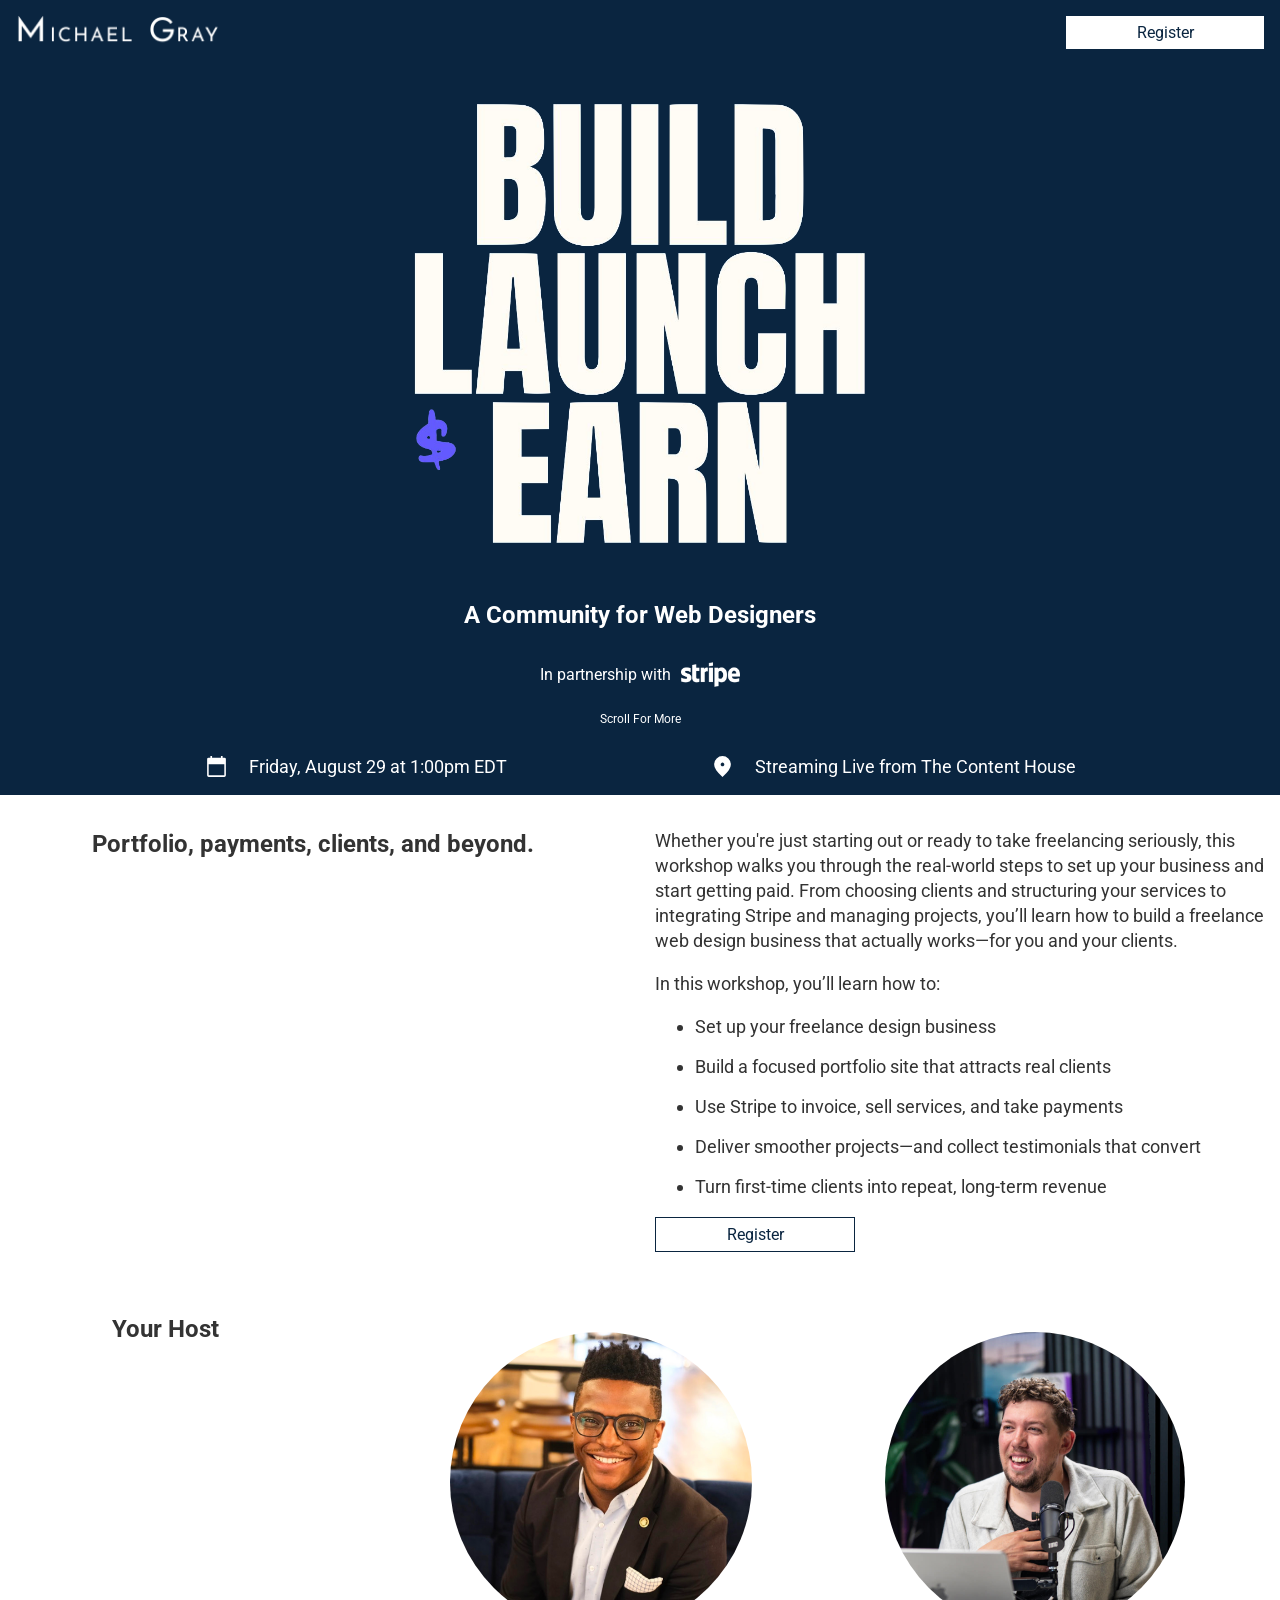
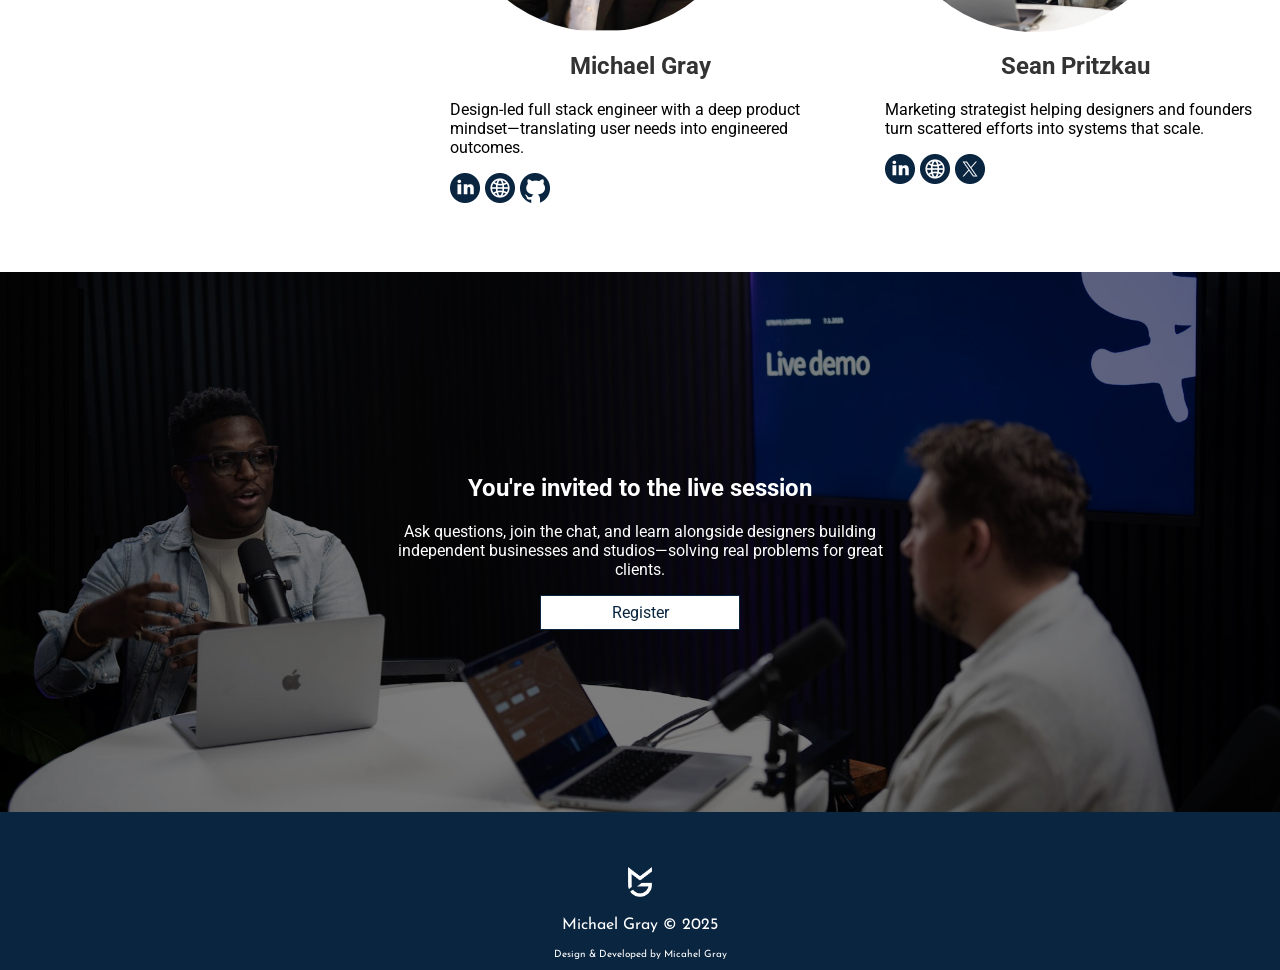
==== MG - Coming Soon/ble.html @ 8fc75663 "Added BLE Page" ====
<!DOCTYPE html>
<html lang="en">
<head>
    <meta charset="UTF-8">
    <meta name="viewport" content="width=device-width, initial-scale=1.0">
    <title>MG x Stripe | Build Launch Earn Live Stream Event </title>
    <link rel="icon" href="./assets/MG Favicon.png" type="image/x-icon">

    <link rel="stylesheet" href="./styles/ble.css">

</head>
<body>

    <header>

        <a href="https://michaelgray.co/" target="_blank"><img src="./assets/MG Logo - White.png" alt="Michael Gray Logo"></a>

         <a href="https://lu.ma/21dstuc6" target="_blank" class="register-btn"><button class="filled-btn">Register</button></a>

    </header>
    <main>
        <section id="section-one">

           
            <img id="ble-img" src="./assets/Bulld Luanch Earn .png" alt="Build. Launch. Earn. Logo">
           
            <h2>A Community for Web Designers</h2>

            <div id="stripe-shoutout">
            
                <p>In partnership with</p> 
            
            <img id="stripe-logo" src="./assets/Stripe.png" alt="Stripe Logo"> </p>
            
            </div>
         
            <p style="font-size: 12px ;">Scroll For More</p>
            
        </section>

        <section id="section-two">

            <div class="section-two-item">
            <img src="./assets/calendar_icon_white.svg" alt="Calendar Icon"> 
            <p>Friday, August 29 at 1:00pm EDT</p>
            </div>

            <div class="section-two-item">
            <img src="./assets/location_icon_white.svg" alt="Location Icon"> 
                    <p>Streaming Live from The Content House</p>
            </div>
       
        </section>

        <section id="section-three">

            <div class="section-three-item">

                <h2>Portfolio, payments, clients, and beyond.</h2>

            </div>


            <div class="section-three-item">

                <p>
                    Whether you're just starting out or ready to take freelancing seriously, this workshop walks you through the real-world steps to set up your business and start getting paid. From choosing clients and structuring your services to integrating Stripe and managing projects, you’ll learn how to build a freelance web design business that actually works—for you and your clients.
                </p>

                <p>In this workshop, you’ll learn how to:</p>

                <ul>
                    <li>Set up your freelance design business</li>
                    <li>Build a focused portfolio site that attracts real clients</li>
                    <li>Use Stripe to invoice, sell services, and take payments</li>
                    <li>Deliver smoother projects—and collect testimonials that convert</li>
                    <li>Turn first-time clients into repeat, long-term revenue</li>
                </ul>

                 <a href="https://lu.ma/21dstuc6" target="_blank" class="register-btn"><button class="filled-btn">Register</button></a>

            </div>

        </section>

        <section id="section-four">

            <div class="section-four-item">
                <h2>Your Host</h2>
            </div>

            <div style="padding: 15px;">

                <img  class="photo-resize" src="./assets/Final MGray.png" alt="Michael Gray">
                <h2 style="color: #333333;">Michael Gray</h2>
                <p style="font-family: Roboto;">Design-led full stack engineer with a deep product mindset—translating user needs into engineered outcomes.</p>

                 <div style="display: flex; gap: 5px;">
                    <div >
                        <a href="https://www.linkedin.com/in/j-mgray/" target="_blank"><img class="icon-resize" src="./assets/Blue LinkedIn Icon.png" alt=""></a>
                    </div>
                    
                    <div> 
                        <a href="https://michaelgray.co/" target="_blank"><img class="icon-resize" src="./assets/Bluex Website Icon.png" alt=""></a>

                    </div>

                    <div>
                        <a href="https://github.com/mjgraydev/" target="_blank"><img class="icon-resize" src="./assets/Blue Github Icon.png" alt=""></a>
                    </div>

                </div>

            

            </div>

            <div style="padding: 15px;">

                <img class="photo-resize"  src="./assets/Sean P. Headshot.png"  alt="Sean Pritzkau Headshot">
                <h2 style="color: #333333;">Sean Pritzkau</h2>
                <p style="font-family: Roboto;">Marketing strategist helping designers and founders turn scattered efforts into systems that scale.</p>

                 <div style="display: flex; gap: 5px;">
                    <div >
                        <a href="https://www.linkedin.com/in/seanpritzkau/" target="_blank"><img class="icon-resize" src="./assets/Blue LinkedIn Icon.png" alt=""></a>
                    </div>
                    
                    <div> 
                        <a href="https://seanpritzkau.com/" target="_blank"><img class="icon-resize" src="./assets/Bluex Website Icon.png" alt=""></a>

                    </div>

                    <div>
                        <a href="https://x.com/seanpritzkau" target="_blank"><img class="icon-resize" src="./assets/Blue X Logo.png" alt=""></a>
                    </div>

                </div>

        </section>




        <section id="section-five">

            <div class="overlay">
                <div id="overlay-width">
                <h1>You're invited to the live session</h1>
                <p>Ask questions, join the chat, and learn alongside designers building independent businesses and studios—solving real problems for great clients.</p>
                </div>

                  <a href="https://lu.ma/21dstuc6" target="_blank"> <button class="filled-btn">Register</button></a>
                
            </div>

        
        </section>

    </main>

     <footer>

            <img src="./assets/Final MG White.png" alt="MG Logo">

            <p>Michael Gray &copy 2025</p>

            <p style="font-size: 10px;">Design & Developed by Micahel Gray</p>



        </footer>
    
</body>
</html>
---- MG - Coming Soon/styles/ble.css ----
@import url('https://fonts.googleapis.com/css2?family=Anton&display=swap');

@import url('https://fonts.googleapis.com/css2?family=Roboto:ital,wght@0,100..900;1,100..900&display=swap');

@import url('https://fonts.googleapis.com/css2?family=Inter:ital,opsz,wght@0,14..32,100..900;1,14..32,100..900&family=Josefin+Sans:ital,wght@0,100..700;1,100..700&display=swap');

body {
    padding: 0px;
    margin: 0px;
    background-color: #0A2540;
}

header {
    display: flex;
    justify-content: space-between;
    margin: 15px;
    align-content: center;
    
}

.filled-btn{

    width: 200px;
    height: 35px;
    background-color: #fff;
    color: #0A2540;
    font-family: "Roboto";
    font-size: 16px;
    border:#0A2540 solid 1px ;
    

}

.filled-btn:hover {
    background-color: orange;
}

header img{
    height: 35px;
}

#section-one {

    margin-left: auto;
    margin-right: auto;
   /* height: 75vh;*/

}

#ble-img {

    width: 40%;
    display: block;
    margin-left: auto;
    margin-right: auto;transform: scale(1.3);
    transform-origin: center; 

}

#stripe-shoutout {
    display: flex;
    justify-content: center;
    align-items: center;
}

#stripe-logo {

    height: 25px;
    margin-left: 10px;
    
}

#section-one p, h2 {

    color: #fff;
    font-family: "Roboto";
    text-align: center;
}

#section-two {
    display: flex;
    justify-content: space-evenly;
    color: #fff;
    font-family: Roboto;
}

.section-two-item {

    display: flex;
    gap: 20px;
    font-size: 18px;

}

.section-two-item img{
    width: 25px;
}

#section-three {

    background-color: #fff;
    display: grid;
    grid-template-columns: 1fr 1fr;
    gap: 15;
    color:#333333;
}

.section-three-item {

    padding: 15px;
}

.section-three-item h2{

    color: #333333;
    font-family: Roboto;
    margin-right: 15px;
}

.section-three-item p, ul{

    color: #333333;
    font-family: Roboto;
    font-size: 18px;
    line-height: 25px;
}

.section-three-item li{

    margin-bottom: 15px;
}

#section-four {
    background-color: #fff;
    display: grid;
    grid-template-columns: 1fr 1fr 1fr;
    gap: 25px;
    padding-top: 50px;
    padding-bottom: 50px;
}

.section-four-item {
    padding-left: 15px;
}


.section-four-item h2 {

    color: #333333;
    font-family: Roboto;
    line-height: 25px;
    width: 300px;
    margin-block-start: 0;

}

.photo-resize {
    height: 300px;
    border-radius: 600px;
    display: grid;
    justify-self: center;

}

.icon-resize {

    width: 30px;

}

#section-five {
  position: relative;
  background: url('../assets/sean-michael-stripe_VSCO.JPG') center/cover no-repeat;
  height: 60vh; 
  display: flex;
  align-items: center;
  justify-content: center;
  text-align: center;
}

#section-five .overlay {
  position: absolute;
  top: 0;
  left: 0;
  width: 100%;
  height: 100%;
  background: rgba(0, 0, 0, 0.5); 
  display: flex;
  flex-direction: column;
  align-items: center;
  justify-content: center;
  color: white;
  font-family: Roboto;

}

#overlay-width {
    width:500px;
}

footer {
    margin-top: 55px;
    text-align: center;
    color: #fff;
    font-family: Josefin Sans;

}

footer img {
    height: 30px;
    justify-content: center;
    
}

@media screen and (max-width: 430px){

    #section-three{
        display: grid;
        grid-template-columns: 1fr;
    }

    #section-four{
        display: grid;
        grid-template-columns: 1fr;
    }

    .filled-btn {
        width: 150px;
    }

    #section-two {
        padding: 25px;
    }

    #section-five {

        background: url('../assets/sean-michael-stripe_VSCO.JPG')left center/cover no-repeat;
        height: 400px;
    }

    #ble-img {
        width: 70%;
    }

     #overlay-width {
    width:300px;
    

}
}

@media screen and (min-width: 431px) and (max-width: 767px) { 

    #section-three{
        display: grid;
        grid-template-columns: 1fr;
    }

    #section-four{
        display: grid;
        grid-template-columns: 1fr;
    }

    .filled-btn {
        width: 150px;
    }

    #section-two {
        padding: 25px;
    }

    #section-five {

        background: url('../assets/sean-michael-stripe_VSCO.JPG')left center/cover no-repeat;
    }

    #ble-img {
        width: 70%;
    }

    #overlay-width {
    width:200px;
}
}
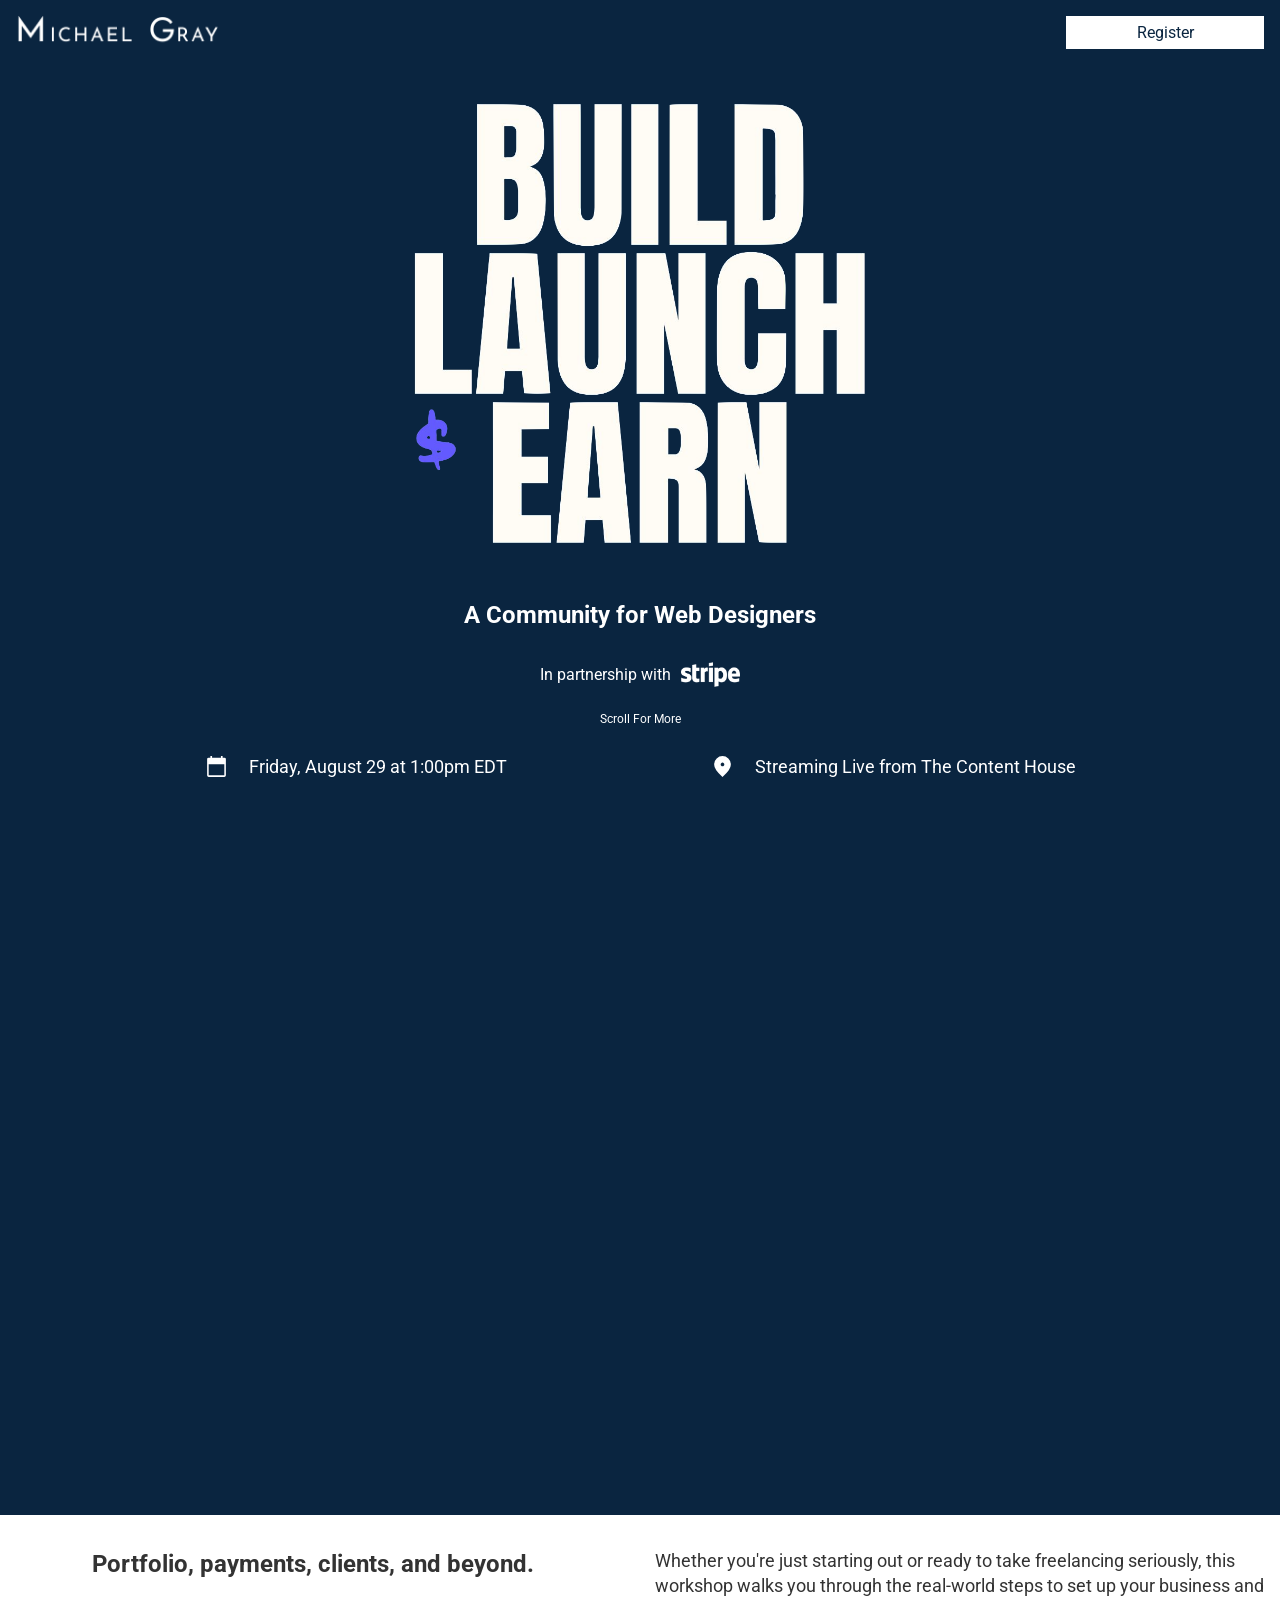
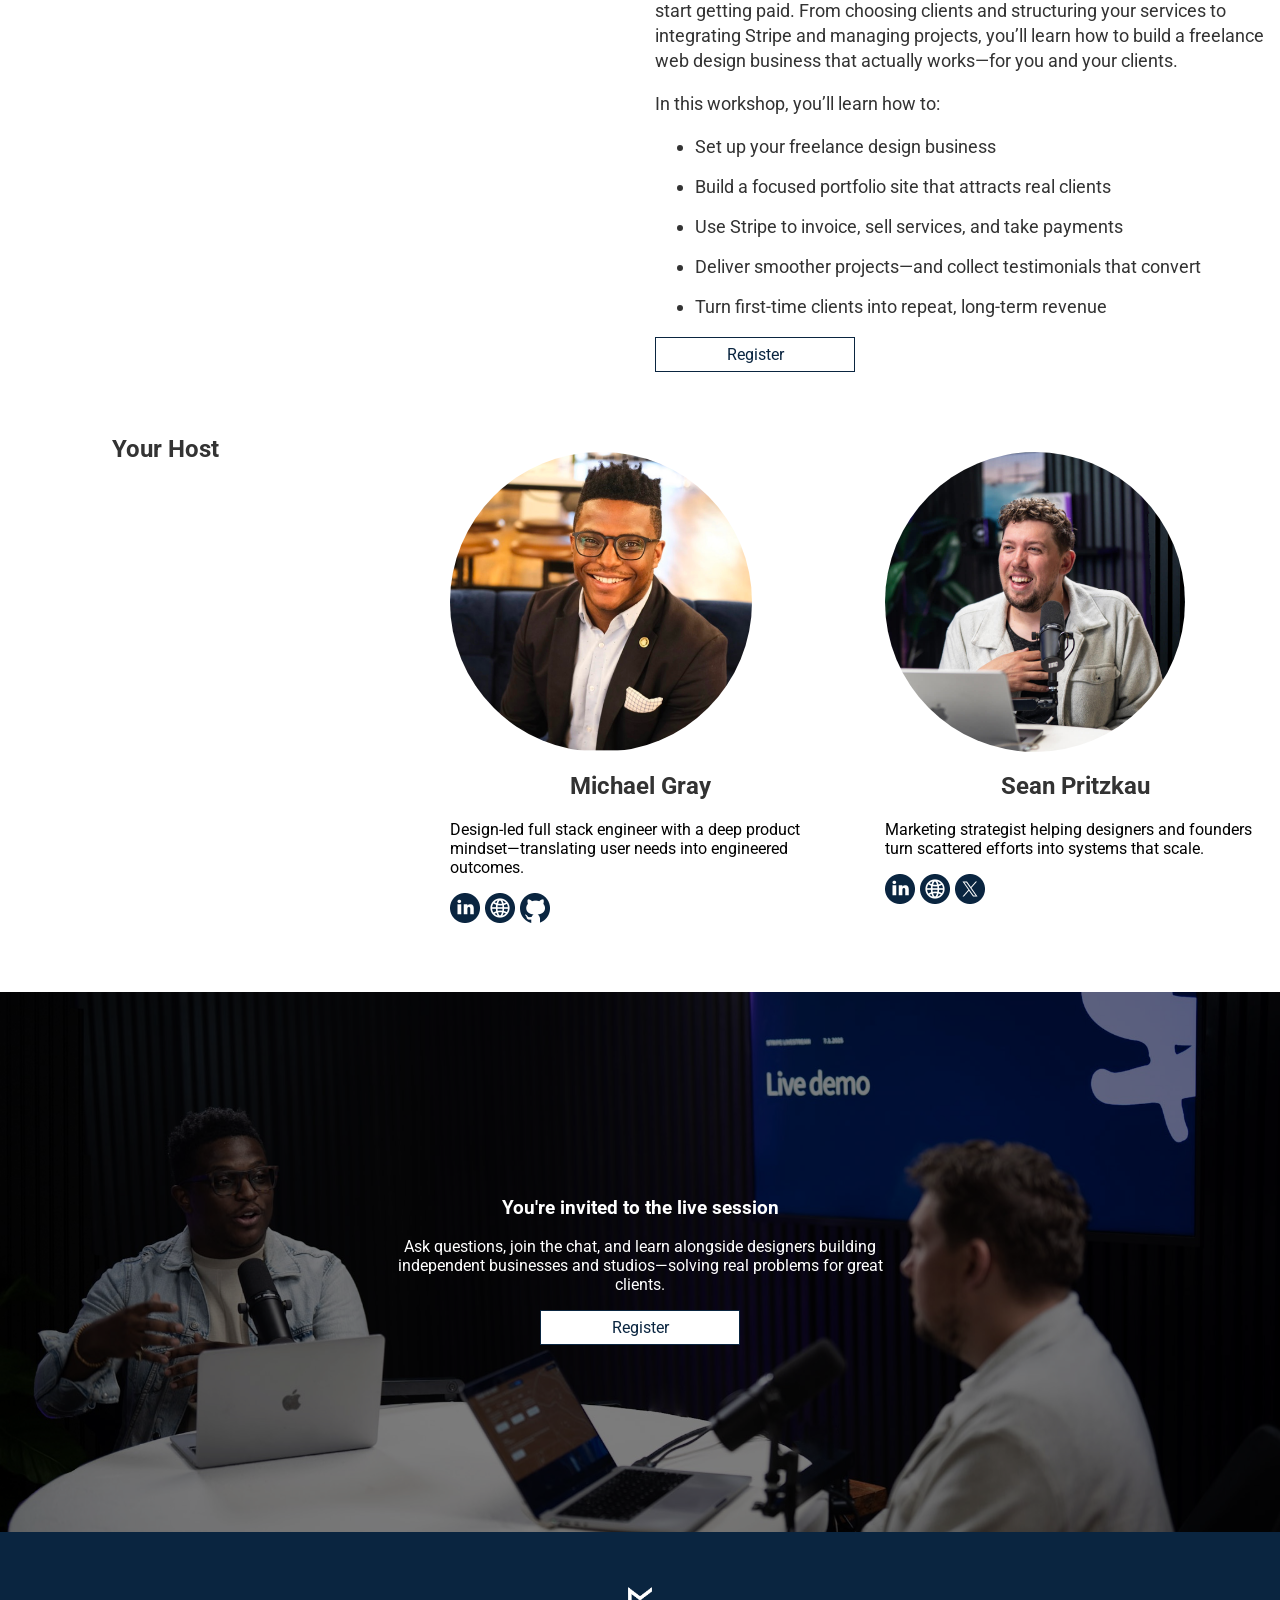
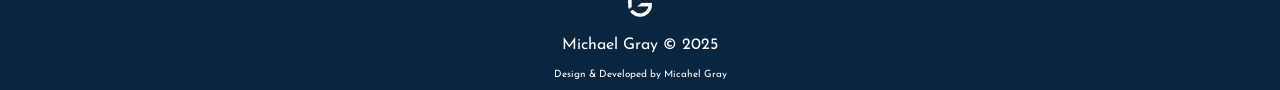
==== commit bcc30743: "Updated Build Launch Earn" ====
--- a/MG - Coming Soon/ble.html
+++ b/MG - Coming Soon/ble.html
@@ -38,6 +38,10 @@
             
         </section>
 
+
+
+
+
         <section id="section-two">
 
             <div class="section-two-item">
@@ -50,6 +54,25 @@
                     <p>Streaming Live from The Content House</p>
             </div>
        
+        </section>
+
+
+
+        <section>
+
+        <section>
+
+            <div class="video-container">
+            <iframe 
+                src="https://www.youtube.com/embed/a2bSOCIBghI?si=eB8VJZDvqp4OqU-w" 
+                frameborder="0" 
+                allow="accelerometer; autoplay; clipboard-write; encrypted-media; gyroscope; picture-in-picture" 
+                allowfullscreen>
+            </iframe>
+            </div>
+
+
+
         </section>
 
         <section id="section-three">
--- a/MG - Coming Soon/styles/ble.css
+++ b/MG - Coming Soon/styles/ble.css
@@ -213,6 +213,25 @@
     
 }
 
+.video-container {
+  position: relative;
+  width: 100%;
+  padding-bottom: 56.25%; 
+  height: 0;
+  overflow: hidden;
+}
+
+.video-container iframe {
+  position: absolute;
+  top: 0;
+  left: 0;
+  width: 100%;
+  height: 100%;
+}
+
+
+
+
 @media screen and (max-width: 430px){
 
     #section-three{
@@ -282,4 +301,5 @@
     #overlay-width {
     width:200px;
 }
+
 }
